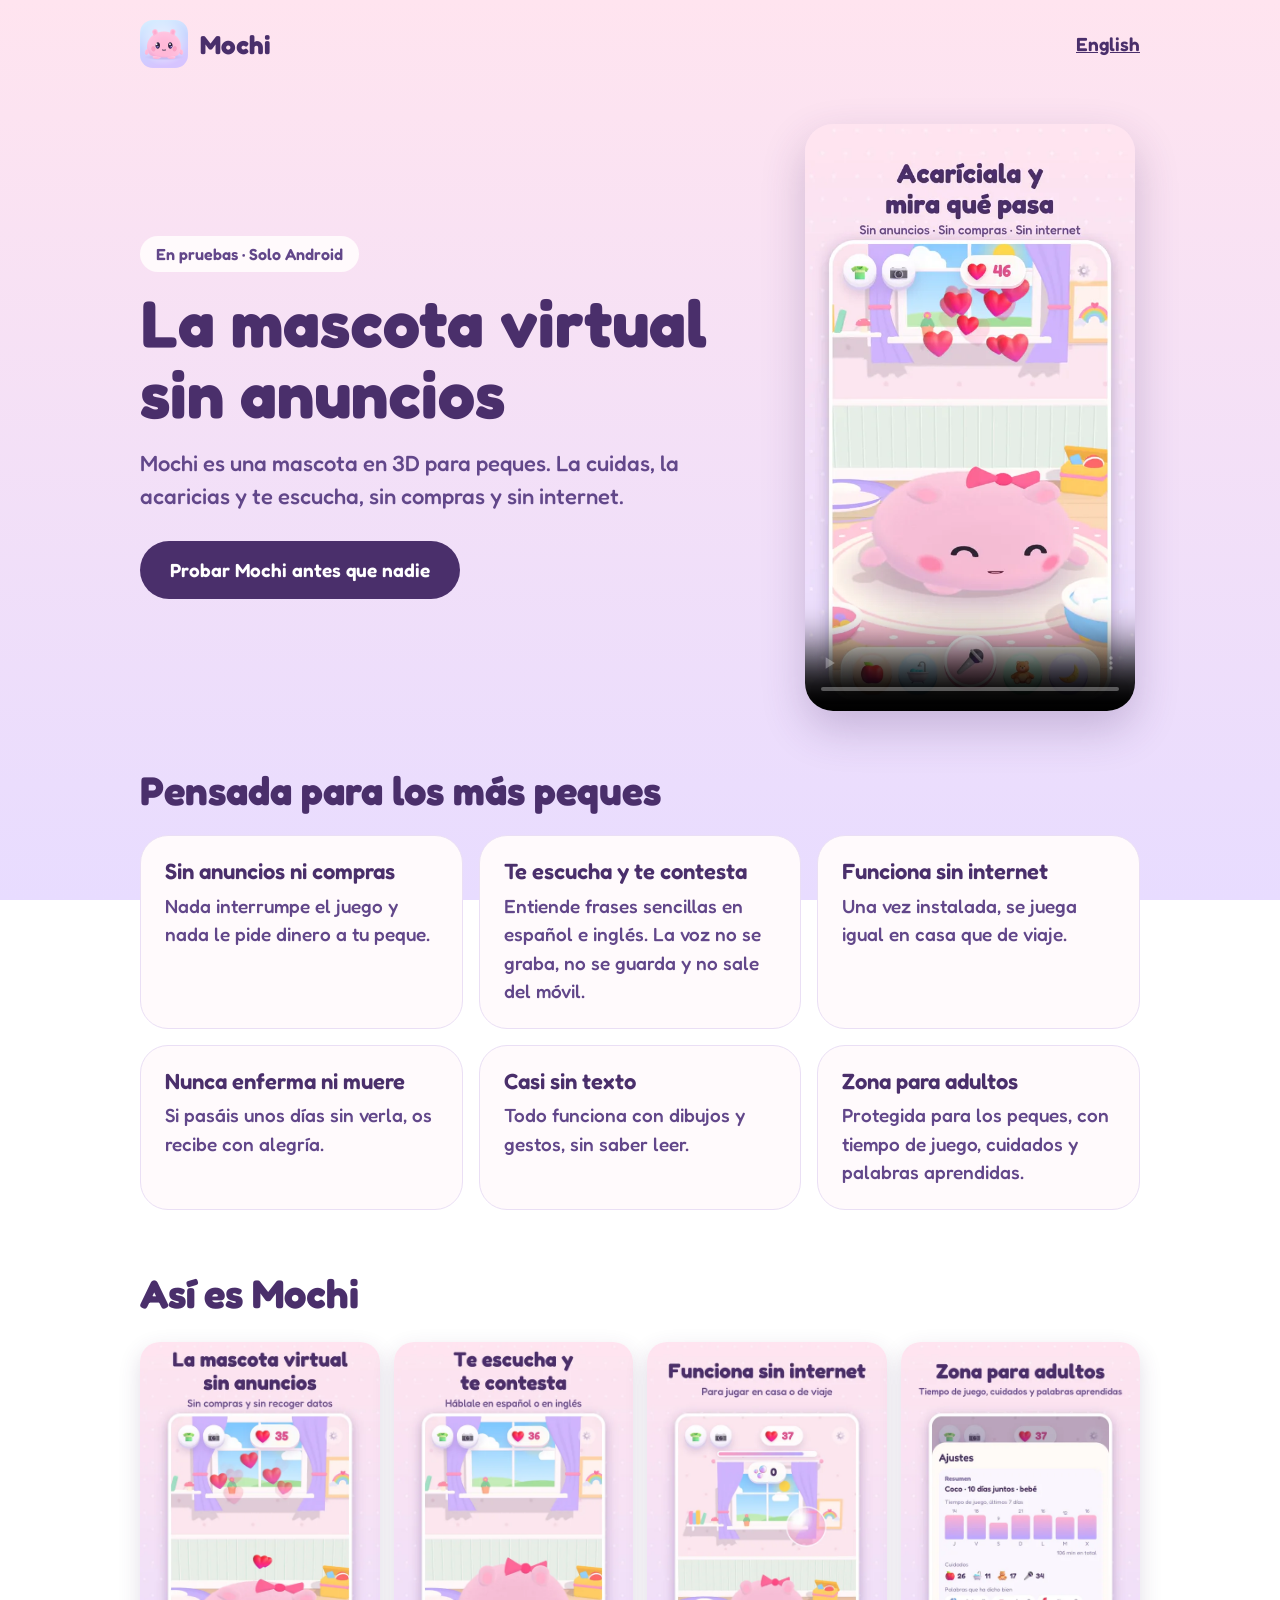
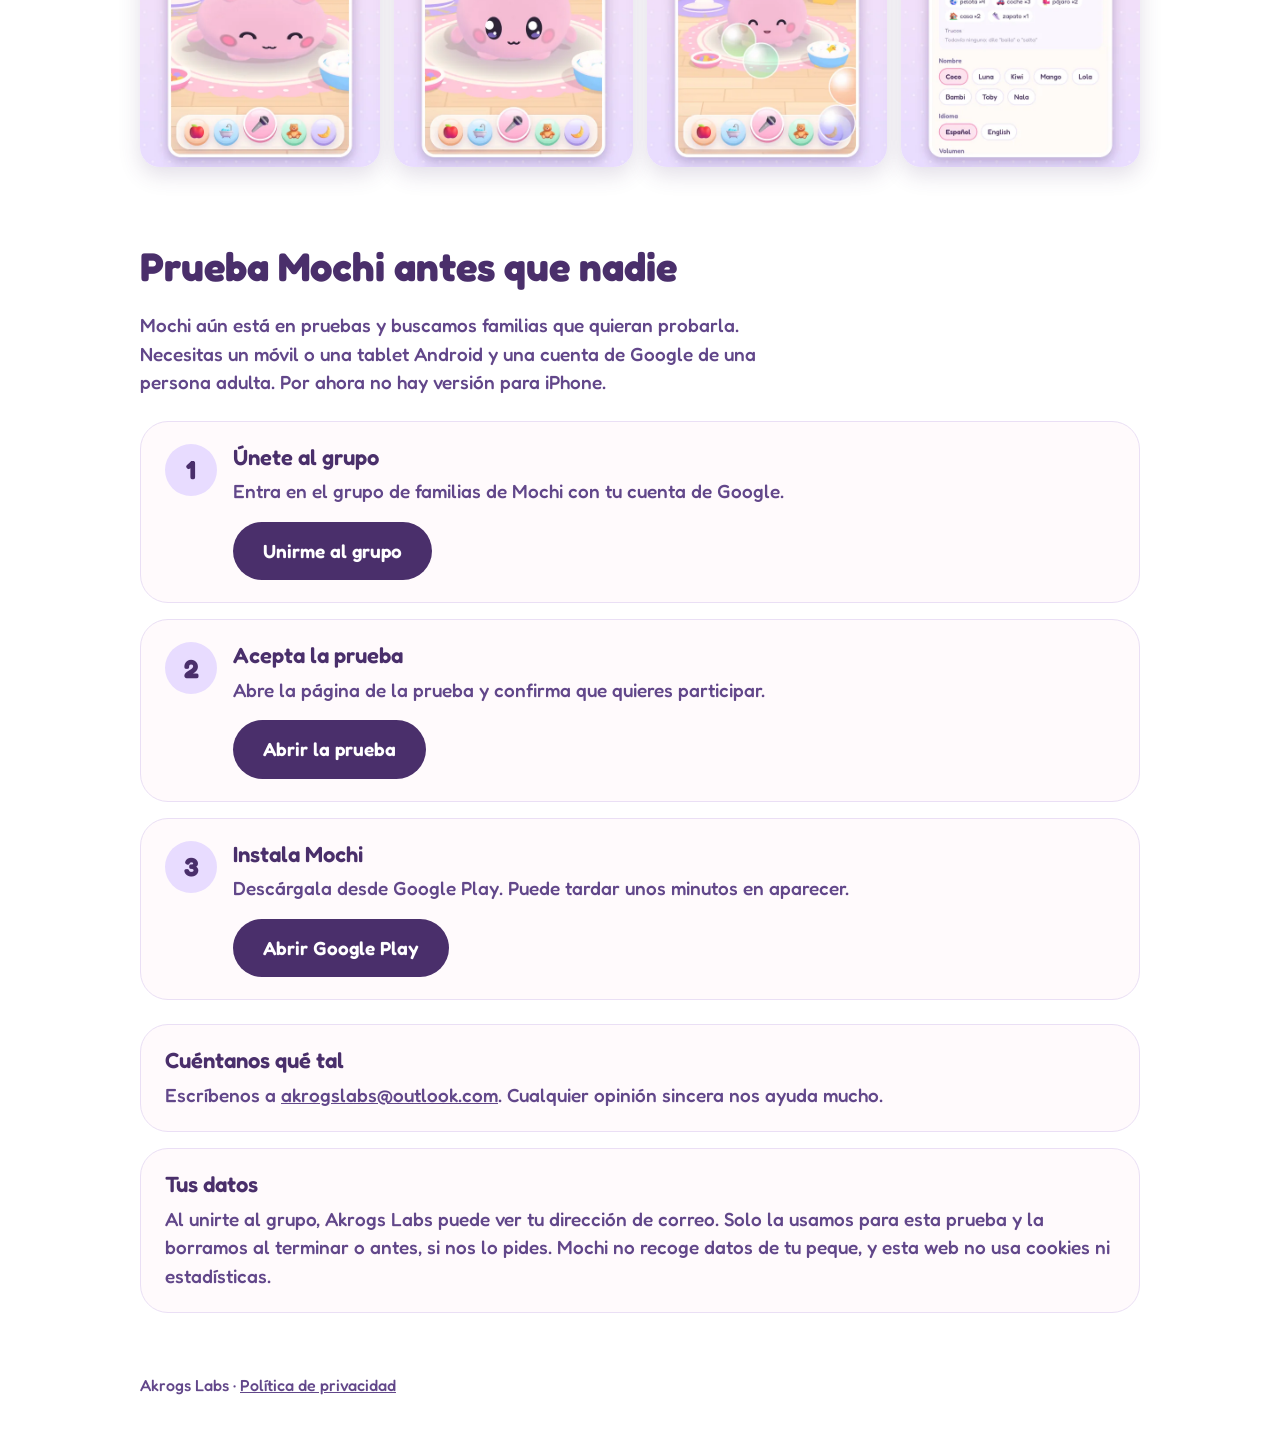
==== index.html @ 4b9de66a "Web de Mochi en español e inglés Co-Authored-By: Claude Opus 5.5 <noreply@anthropic.com>" ====
<!doctype html>
<html lang="es">
<head>
  <meta charset="utf-8">
  <meta name="viewport" content="width=device-width, initial-scale=1">
  <title>Mochi: la mascota virtual sin anuncios</title>
  <meta name="description" content="Mochi es una mascota virtual en 3D para peques: la cuidas, la acaricias y te escucha. Sin anuncios, sin compras y sin internet. Pruébala antes que nadie en Android.">
  <meta name="theme-color" content="#ffe4ef">
  <link rel="icon" type="image/png" href="img/favicon.png">
  <link rel="alternate" hreflang="en" href="https://akrogs.github.io/mochi-web/en/">
  <link rel="alternate" hreflang="es" href="https://akrogs.github.io/mochi-web/">
  <meta property="og:type" content="website">
  <meta property="og:title" content="Mochi: la mascota virtual sin anuncios">
  <meta property="og:description" content="La cuidas, la acaricias y te escucha. Pruébala antes que nadie en Android.">
  <meta property="og:url" content="https://akrogs.github.io/mochi-web/">
  <meta property="og:image" content="https://akrogs.github.io/mochi-web/img/compartir-es.png">
  <link rel="stylesheet" href="style.css">
</head>
<body>
  <header class="wrap top">
    <a class="brand" href="./"><img src="img/icono.png" alt="" width="48" height="48">Mochi</a>
    <a class="lang" href="en/" lang="en" hreflang="en">English</a>
  </header>

  <main>
    <div class="wrap hero">
      <div>
        <p class="tag">En pruebas · Solo Android</p>
        <h1>La mascota virtual sin anuncios</h1>
        <p class="lead">Mochi es una mascota en 3D para peques. La cuidas, la acaricias y te escucha, sin compras y sin internet.</p>
        <a class="button" href="#probar">Probar Mochi antes que nadie</a>
      </div>
      <video class="clip" src="video/mochi-es.mp4" poster="img/poster.webp" width="330" height="587" autoplay muted loop playsinline controls aria-label="Vídeo de Mochi: al acariciarla cierra los ojos y salen corazones"></video>
    </div>

    <section class="wrap">
      <h2>Pensada para los más peques</h2>
      <ul class="cards">
        <li>
          <h3>Sin anuncios ni compras</h3>
          <p>Nada interrumpe el juego y nada le pide dinero a tu peque.</p>
        </li>
        <li>
          <h3>Te escucha y te contesta</h3>
          <p>Entiende frases sencillas en español e inglés. La voz no se graba, no se guarda y no sale del móvil.</p>
        </li>
        <li>
          <h3>Funciona sin internet</h3>
          <p>Una vez instalada, se juega igual en casa que de viaje.</p>
        </li>
        <li>
          <h3>Nunca enferma ni muere</h3>
          <p>Si pasáis unos días sin verla, os recibe con alegría.</p>
        </li>
        <li>
          <h3>Casi sin texto</h3>
          <p>Todo funciona con dibujos y gestos, sin saber leer.</p>
        </li>
        <li>
          <h3>Zona para adultos</h3>
          <p>Protegida para los peques, con tiempo de juego, cuidados y palabras aprendidas.</p>
        </li>
      </ul>
    </section>

    <section class="wrap">
      <h2>Así es Mochi</h2>
      <div class="gallery">
        <img src="img/es-1.webp" alt="Mochi con corazones al acariciarla" width="360" height="640">
        <img src="img/es-2.webp" alt="Mochi escuchando con el micrófono activado" width="360" height="640">
        <img src="img/es-3.webp" alt="Mochi jugando con burbujas" width="360" height="640">
        <img src="img/es-4.webp" alt="Resumen de juego en la zona para adultos" width="360" height="640">
      </div>
    </section>

    <section class="wrap" id="probar">
      <h2>Prueba Mochi antes que nadie</h2>
      <p class="intro">Mochi aún está en pruebas y buscamos familias que quieran probarla. Necesitas un móvil o una tablet Android y una cuenta de Google de una persona adulta. Por ahora no hay versión para iPhone.</p>
      <ol class="steps">
        <li>
          <div>
            <h3>Únete al grupo</h3>
            <p>Entra en el grupo de familias de Mochi con tu cuenta de Google.</p>
          </div>
          <a class="button" href="https://groups.google.com/g/mochi-fams">Unirme al grupo</a>
        </li>
        <li>
          <div>
            <h3>Acepta la prueba</h3>
            <p>Abre la página de la prueba y confirma que quieres participar.</p>
          </div>
          <a class="button" href="https://play.google.com/apps/testing/com.akrogslabs.mochi">Abrir la prueba</a>
        </li>
        <li>
          <div>
            <h3>Instala Mochi</h3>
            <p>Descárgala desde Google Play. Puede tardar unos minutos en aparecer.</p>
          </div>
          <a class="button" href="https://play.google.com/store/apps/details?id=com.akrogslabs.mochi">Abrir Google Play</a>
        </li>
      </ol>
      <div class="note">
        <h3>Cuéntanos qué tal</h3>
        <p>Escríbenos a <a href="mailto:akrogslabs@outlook.com">akrogslabs@outlook.com</a>. Cualquier opinión sincera nos ayuda mucho.</p>
      </div>
      <div class="note">
        <h3>Tus datos</h3>
        <p>Al unirte al grupo, Akrogs Labs puede ver tu dirección de correo. Solo la usamos para esta prueba y la borramos al terminar o antes, si nos lo pides. Mochi no recoge datos de tu peque, y esta web no usa cookies ni estadísticas.</p>
      </div>
    </section>
  </main>

  <footer class="wrap">
    <p>Akrogs Labs · <a href="https://akrogs.github.io/mochi-privacidad/">Política de privacidad</a></p>
  </footer>
</body>
</html>
---- style.css ----
@font-face {
  font-family: 'Fredoka';
  src: url('fonts/fredoka-latin-500-normal.woff2') format('woff2');
  font-weight: 500;
  font-display: swap;
}

@font-face {
  font-family: 'Fredoka';
  src: url('fonts/fredoka-latin-600-normal.woff2') format('woff2');
  font-weight: 600;
  font-display: swap;
}

@font-face {
  font-family: 'Fredoka';
  src: url('fonts/fredoka-latin-700-normal.woff2') format('woff2');
  font-weight: 700;
  font-display: swap;
}

:root {
  --ink: #4a2f6b;
  --ink-soft: #62478a;
  --rose: #ffe4ef;
  --lilac: #e8dcff;
  --card: #fffafc;
  --line: #eadff5;
  --pink: #e8407f;
  --radius: 28px;
}

*,
*::before,
*::after {
  box-sizing: border-box;
}

html {
  scroll-behavior: smooth;
}

body {
  margin: 0;
  background: linear-gradient(180deg, var(--rose), var(--lilac)) fixed;
  color: var(--ink);
  font-family: 'Fredoka', ui-rounded, 'Nunito', system-ui, sans-serif;
  font-size: 19px;
  font-weight: 500;
  line-height: 1.5;
}

img,
video {
  display: block;
  max-width: 100%;
}

a {
  color: inherit;
}

.wrap {
  width: min(1040px, 100%);
  margin: 0 auto;
  padding: 0 20px;
}

.top {
  display: flex;
  align-items: center;
  justify-content: space-between;
  padding-top: 20px;
}

.brand {
  display: flex;
  align-items: center;
  gap: 12px;
  font-size: 26px;
  font-weight: 700;
  text-decoration: none;
}

.brand img {
  width: 48px;
  height: 48px;
  border-radius: 13px;
}

.lang {
  font-weight: 600;
}

.hero {
  display: grid;
  gap: 40px;
  align-items: center;
  padding-top: 40px;
  padding-bottom: 56px;
}

.tag {
  display: inline-block;
  margin: 0 0 16px;
  padding: 6px 16px;
  border-radius: 999px;
  background: var(--card);
  color: var(--ink-soft);
  font-size: 16px;
  font-weight: 600;
}

h1 {
  margin: 0 0 16px;
  font-size: clamp(42px, 8vw, 66px);
  font-weight: 700;
  line-height: 1.08;
}

.lead {
  margin: 0 0 28px;
  color: var(--ink-soft);
  font-size: 22px;
}

.button {
  display: inline-block;
  padding: 15px 30px;
  border-radius: 999px;
  background: var(--ink);
  color: #fff;
  font-weight: 600;
  text-align: center;
  text-decoration: none;
  transition: transform 0.15s ease;
}

.button:hover {
  transform: translateY(-2px);
}

.button:focus-visible,
a:focus-visible {
  outline: 3px solid var(--pink);
  outline-offset: 3px;
}

.clip {
  justify-self: center;
  width: min(330px, 100%);
  border-radius: var(--radius);
  box-shadow: 0 18px 44px rgb(74 47 107 / 24%);
}

section.wrap {
  margin-bottom: 60px;
}

section[id] {
  scroll-margin-top: 20px;
}

h2 {
  margin: 0 0 22px;
  font-size: clamp(30px, 5vw, 40px);
  font-weight: 700;
  line-height: 1.15;
}

.cards {
  display: grid;
  gap: 16px;
  margin: 0;
  padding: 0;
  list-style: none;
}

.cards li,
.steps li,
.note {
  border: 1px solid var(--line);
  border-radius: var(--radius);
  background: var(--card);
  padding: 22px 24px;
}

h3 {
  margin: 0 0 6px;
  font-size: 22px;
  font-weight: 600;
  line-height: 1.25;
}

.cards p,
.steps p,
.note p {
  margin: 0;
  color: var(--ink-soft);
}

.gallery {
  display: grid;
  grid-auto-flow: column;
  grid-auto-columns: min(230px, 62vw);
  gap: 14px;
  margin: 0 -20px;
  padding: 4px 20px 16px;
  overflow-x: auto;
  scroll-snap-type: x proximity;
}

.gallery img {
  width: 100%;
  height: auto;
  border-radius: 20px;
  box-shadow: 0 8px 22px rgb(74 47 107 / 16%);
  scroll-snap-align: center;
}

.intro {
  max-width: 680px;
  margin: 0 0 24px;
  color: var(--ink-soft);
}

.steps {
  display: grid;
  gap: 16px;
  margin: 0 0 24px;
  padding: 0;
  list-style: none;
  counter-reset: step;
}

.steps li {
  display: grid;
  grid-template-columns: 52px 1fr;
  gap: 8px 16px;
  align-items: start;
  counter-increment: step;
}

.steps li::before {
  content: counter(step);
  display: grid;
  width: 52px;
  height: 52px;
  place-items: center;
  border-radius: 50%;
  background: var(--lilac);
  font-size: 26px;
  font-weight: 700;
}

.steps .button {
  grid-column: 2;
  justify-self: start;
  margin-top: 8px;
}

.note {
  margin-bottom: 16px;
}

footer.wrap {
  margin-bottom: 32px;
  color: var(--ink-soft);
  font-size: 16px;
}

footer p {
  margin: 0;
}

@media (min-width: 620px) {
  .cards {
    grid-template-columns: repeat(2, 1fr);
  }
}

@media (min-width: 860px) {
  .hero {
    grid-template-columns: 1fr 340px;
    padding-top: 56px;
  }

  .cards {
    grid-template-columns: repeat(3, 1fr);
  }

  .gallery {
    grid-auto-flow: row;
    grid-auto-columns: auto;
    grid-template-columns: repeat(4, 1fr);
    margin: 0;
    padding: 4px 0 16px;
    overflow: visible;
  }
}

@media (prefers-reduced-motion: reduce) {
  html {
    scroll-behavior: auto;
  }

  .button {
    transition: none;
  }
}
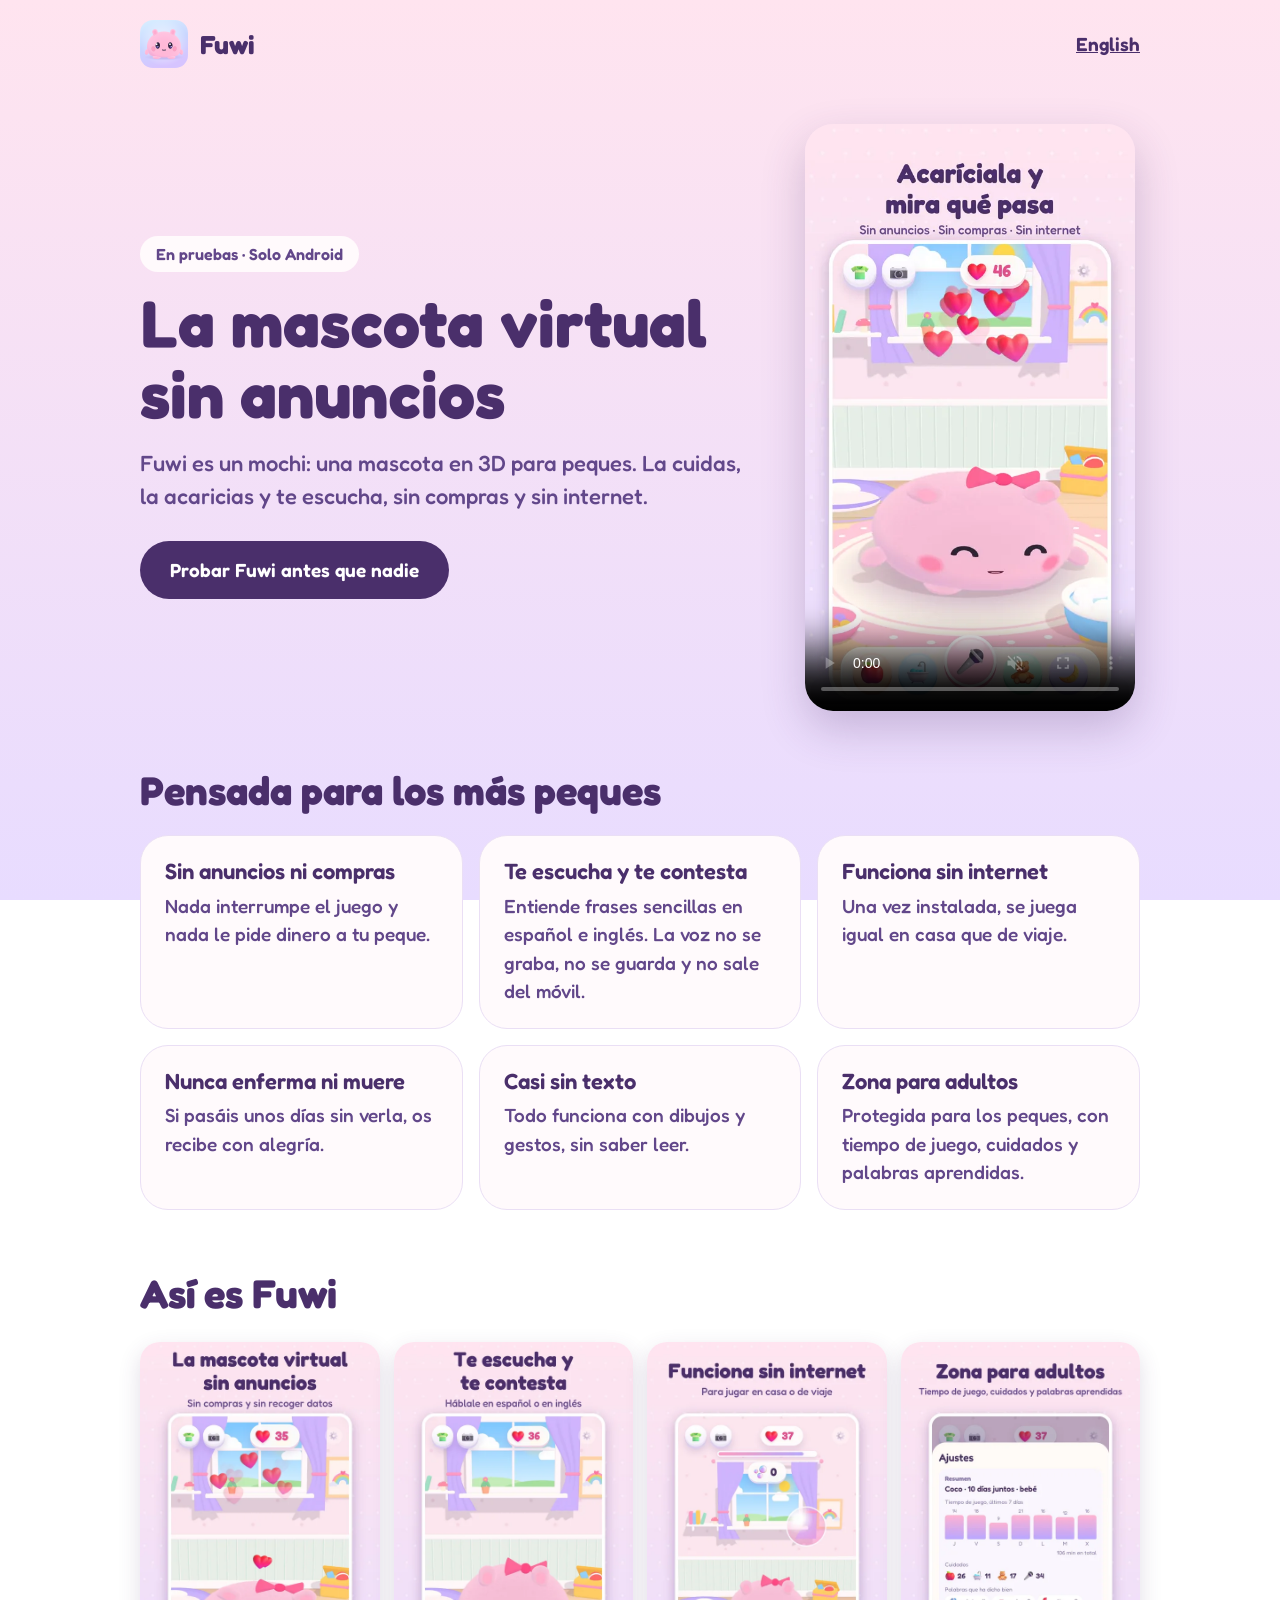
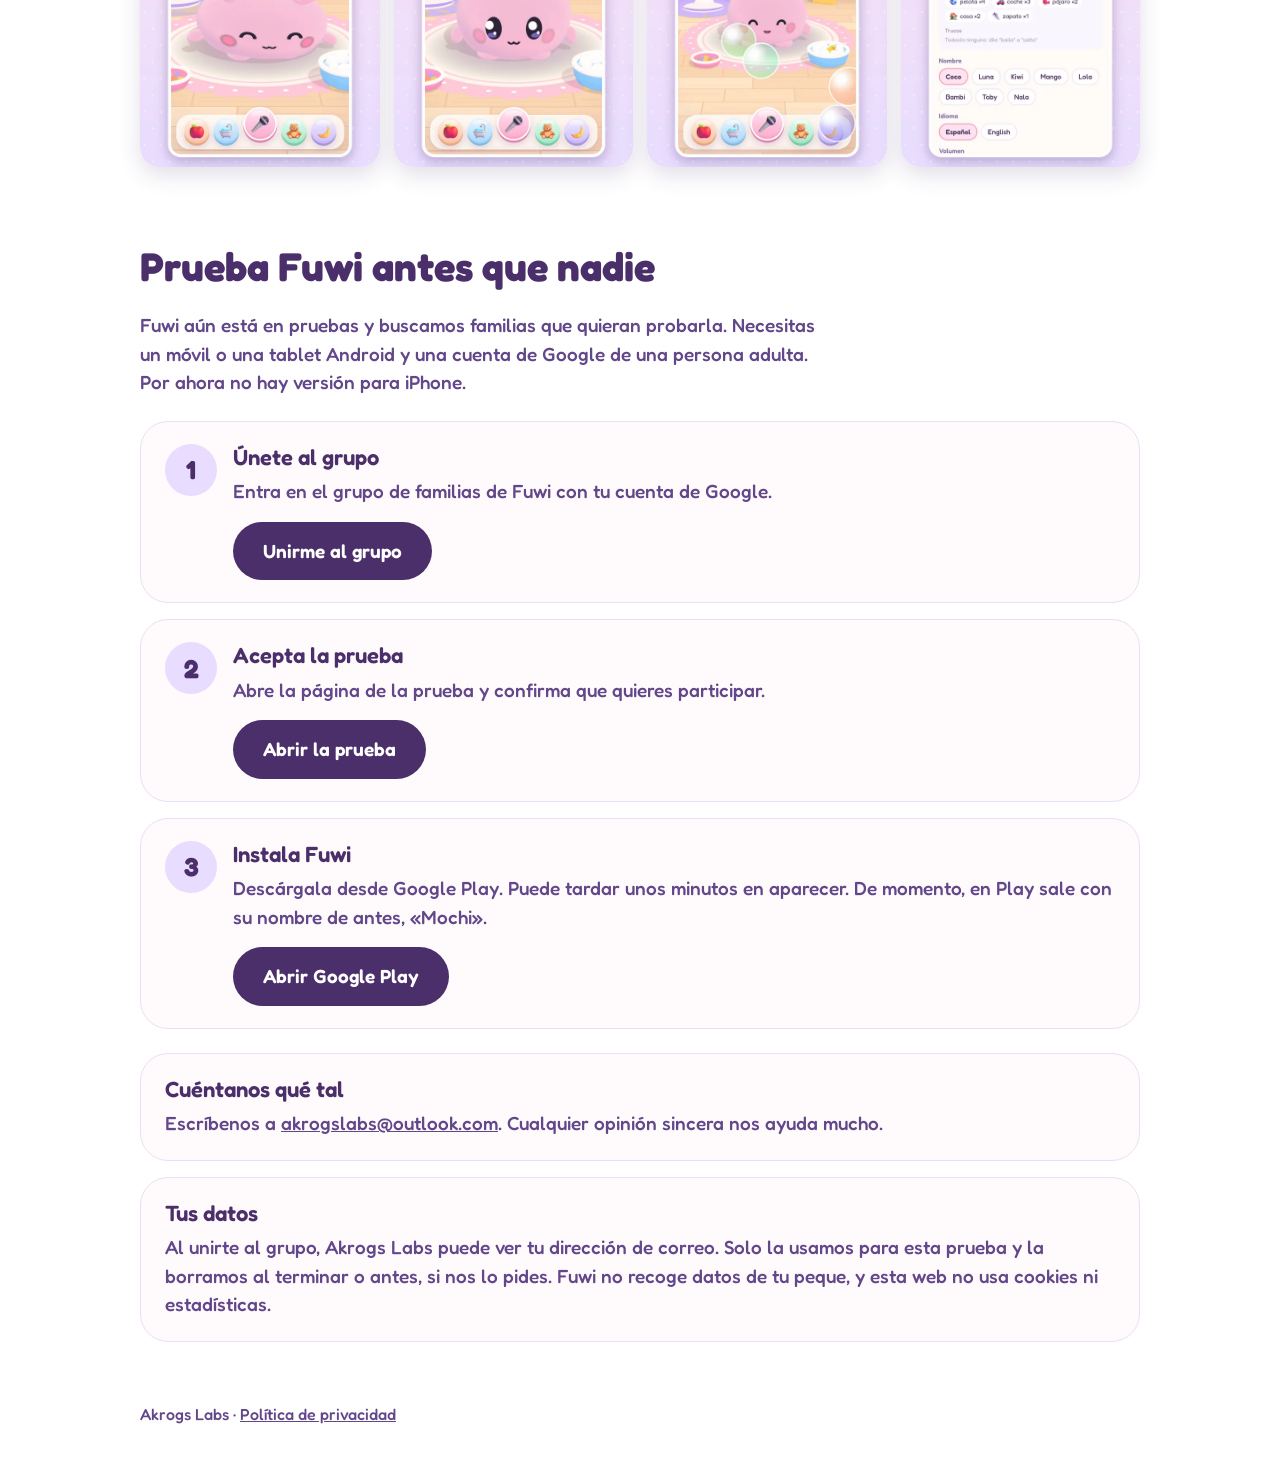
==== commit bf0a852b: "Web de Fuwi en fuwiapp.com El personaje pasa a llamarse Fuwi («Fuwi es un mochi»): textos, título, i" ====
--- a/index.html
+++ b/index.html
@@ -3,22 +3,23 @@
 <head>
   <meta charset="utf-8">
   <meta name="viewport" content="width=device-width, initial-scale=1">
-  <title>Mochi: la mascota virtual sin anuncios</title>
-  <meta name="description" content="Mochi es una mascota virtual en 3D para peques: la cuidas, la acaricias y te escucha. Sin anuncios, sin compras y sin internet. Pruébala antes que nadie en Android.">
+  <title>Fuwi: la mascota virtual sin anuncios</title>
+  <meta name="description" content="Fuwi es un mochi, una mascota virtual en 3D para peques: la cuidas, la acaricias y te escucha. Sin anuncios, sin compras y sin internet. Pruébala antes que nadie en Android.">
   <meta name="theme-color" content="#ffe4ef">
   <link rel="icon" type="image/png" href="img/favicon.png">
-  <link rel="alternate" hreflang="en" href="https://akrogs.github.io/mochi-web/en/">
-  <link rel="alternate" hreflang="es" href="https://akrogs.github.io/mochi-web/">
+  <link rel="alternate" hreflang="en" href="https://fuwiapp.com/en/">
+  <link rel="alternate" hreflang="es" href="https://fuwiapp.com/">
   <meta property="og:type" content="website">
-  <meta property="og:title" content="Mochi: la mascota virtual sin anuncios">
+  <meta property="og:title" content="Fuwi: la mascota virtual sin anuncios">
   <meta property="og:description" content="La cuidas, la acaricias y te escucha. Pruébala antes que nadie en Android.">
-  <meta property="og:url" content="https://akrogs.github.io/mochi-web/">
-  <meta property="og:image" content="https://akrogs.github.io/mochi-web/img/compartir-es.png">
+  <meta property="og:url" content="https://fuwiapp.com/">
+  <link rel="canonical" href="https://fuwiapp.com/">
+  <meta property="og:image" content="https://fuwiapp.com/img/compartir-es.png">
   <link rel="stylesheet" href="style.css">
 </head>
 <body>
   <header class="wrap top">
-    <a class="brand" href="./"><img src="img/icono.png" alt="" width="48" height="48">Mochi</a>
+    <a class="brand" href="./"><img src="img/icono.png" alt="" width="48" height="48">Fuwi</a>
     <a class="lang" href="en/" lang="en" hreflang="en">English</a>
   </header>
 
@@ -27,10 +28,10 @@
       <div>
         <p class="tag">En pruebas · Solo Android</p>
         <h1>La mascota virtual sin anuncios</h1>
-        <p class="lead">Mochi es una mascota en 3D para peques. La cuidas, la acaricias y te escucha, sin compras y sin internet.</p>
-        <a class="button" href="#probar">Probar Mochi antes que nadie</a>
+        <p class="lead">Fuwi es un mochi: una mascota en 3D para peques. La cuidas, la acaricias y te escucha, sin compras y sin internet.</p>
+        <a class="button" href="#probar">Probar Fuwi antes que nadie</a>
       </div>
-      <video class="clip" src="video/mochi-es.mp4" poster="img/poster.webp" width="330" height="587" autoplay muted loop playsinline controls aria-label="Vídeo de Mochi: al acariciarla cierra los ojos y salen corazones"></video>
+      <video class="clip" src="video/mochi-es.mp4" poster="img/poster.webp" width="330" height="587" autoplay muted loop playsinline controls aria-label="Vídeo de Fuwi: al acariciarla cierra los ojos y salen corazones"></video>
     </div>
 
     <section class="wrap">
@@ -64,23 +65,23 @@
     </section>
 
     <section class="wrap">
-      <h2>Así es Mochi</h2>
+      <h2>Así es Fuwi</h2>
       <div class="gallery">
-        <img src="img/es-1.webp" alt="Mochi con corazones al acariciarla" width="360" height="640">
-        <img src="img/es-2.webp" alt="Mochi escuchando con el micrófono activado" width="360" height="640">
-        <img src="img/es-3.webp" alt="Mochi jugando con burbujas" width="360" height="640">
+        <img src="img/es-1.webp" alt="Fuwi con corazones al acariciarla" width="360" height="640">
+        <img src="img/es-2.webp" alt="Fuwi escuchando con el micrófono activado" width="360" height="640">
+        <img src="img/es-3.webp" alt="Fuwi jugando con burbujas" width="360" height="640">
         <img src="img/es-4.webp" alt="Resumen de juego en la zona para adultos" width="360" height="640">
       </div>
     </section>
 
     <section class="wrap" id="probar">
-      <h2>Prueba Mochi antes que nadie</h2>
-      <p class="intro">Mochi aún está en pruebas y buscamos familias que quieran probarla. Necesitas un móvil o una tablet Android y una cuenta de Google de una persona adulta. Por ahora no hay versión para iPhone.</p>
+      <h2>Prueba Fuwi antes que nadie</h2>
+      <p class="intro">Fuwi aún está en pruebas y buscamos familias que quieran probarla. Necesitas un móvil o una tablet Android y una cuenta de Google de una persona adulta. Por ahora no hay versión para iPhone.</p>
       <ol class="steps">
         <li>
           <div>
             <h3>Únete al grupo</h3>
-            <p>Entra en el grupo de familias de Mochi con tu cuenta de Google.</p>
+            <p>Entra en el grupo de familias de Fuwi con tu cuenta de Google.</p>
           </div>
           <a class="button" href="https://groups.google.com/g/mochi-fams">Unirme al grupo</a>
         </li>
@@ -93,8 +94,8 @@
         </li>
         <li>
           <div>
-            <h3>Instala Mochi</h3>
-            <p>Descárgala desde Google Play. Puede tardar unos minutos en aparecer.</p>
+            <h3>Instala Fuwi</h3>
+            <p>Descárgala desde Google Play. Puede tardar unos minutos en aparecer. De momento, en Play sale con su nombre de antes, «Mochi».</p>
           </div>
           <a class="button" href="https://play.google.com/store/apps/details?id=com.akrogslabs.mochi">Abrir Google Play</a>
         </li>
@@ -105,7 +106,7 @@
       </div>
       <div class="note">
         <h3>Tus datos</h3>
-        <p>Al unirte al grupo, Akrogs Labs puede ver tu dirección de correo. Solo la usamos para esta prueba y la borramos al terminar o antes, si nos lo pides. Mochi no recoge datos de tu peque, y esta web no usa cookies ni estadísticas.</p>
+        <p>Al unirte al grupo, Akrogs Labs puede ver tu dirección de correo. Solo la usamos para esta prueba y la borramos al terminar o antes, si nos lo pides. Fuwi no recoge datos de tu peque, y esta web no usa cookies ni estadísticas.</p>
       </div>
     </section>
   </main>
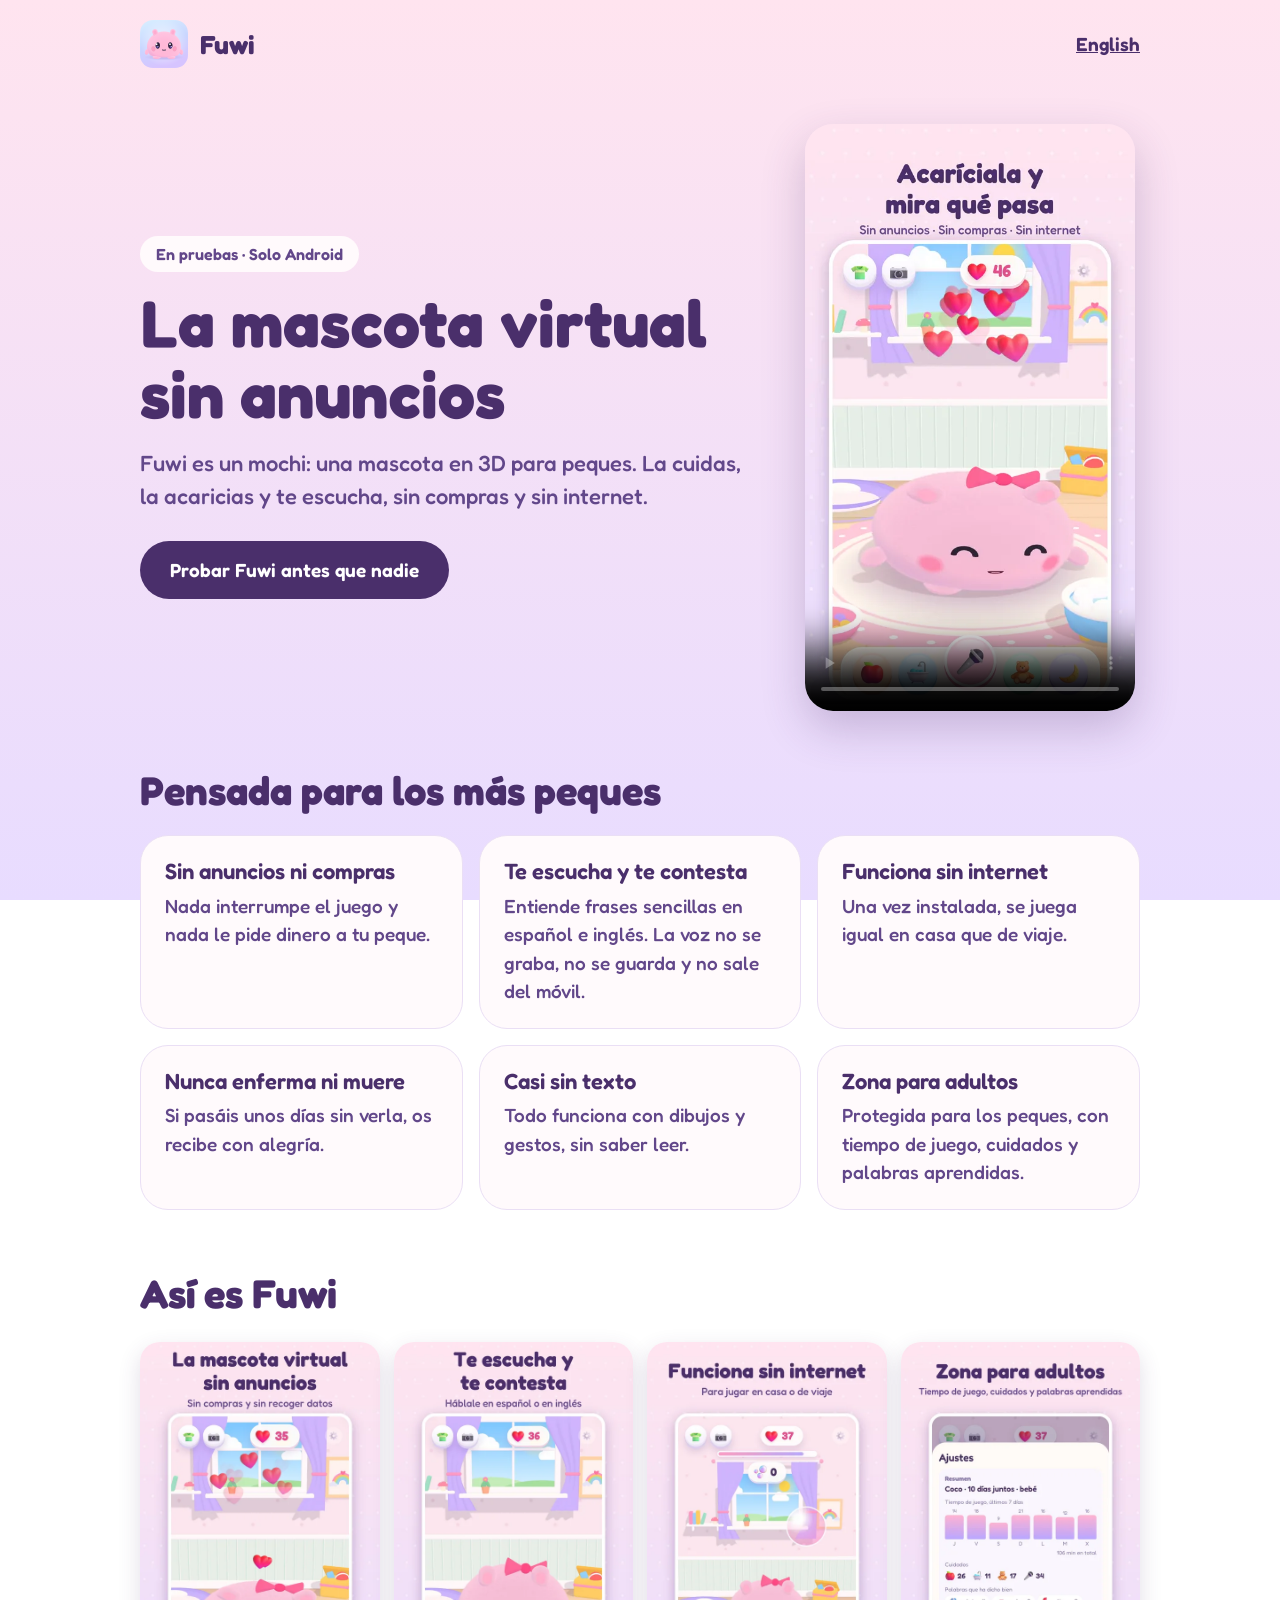
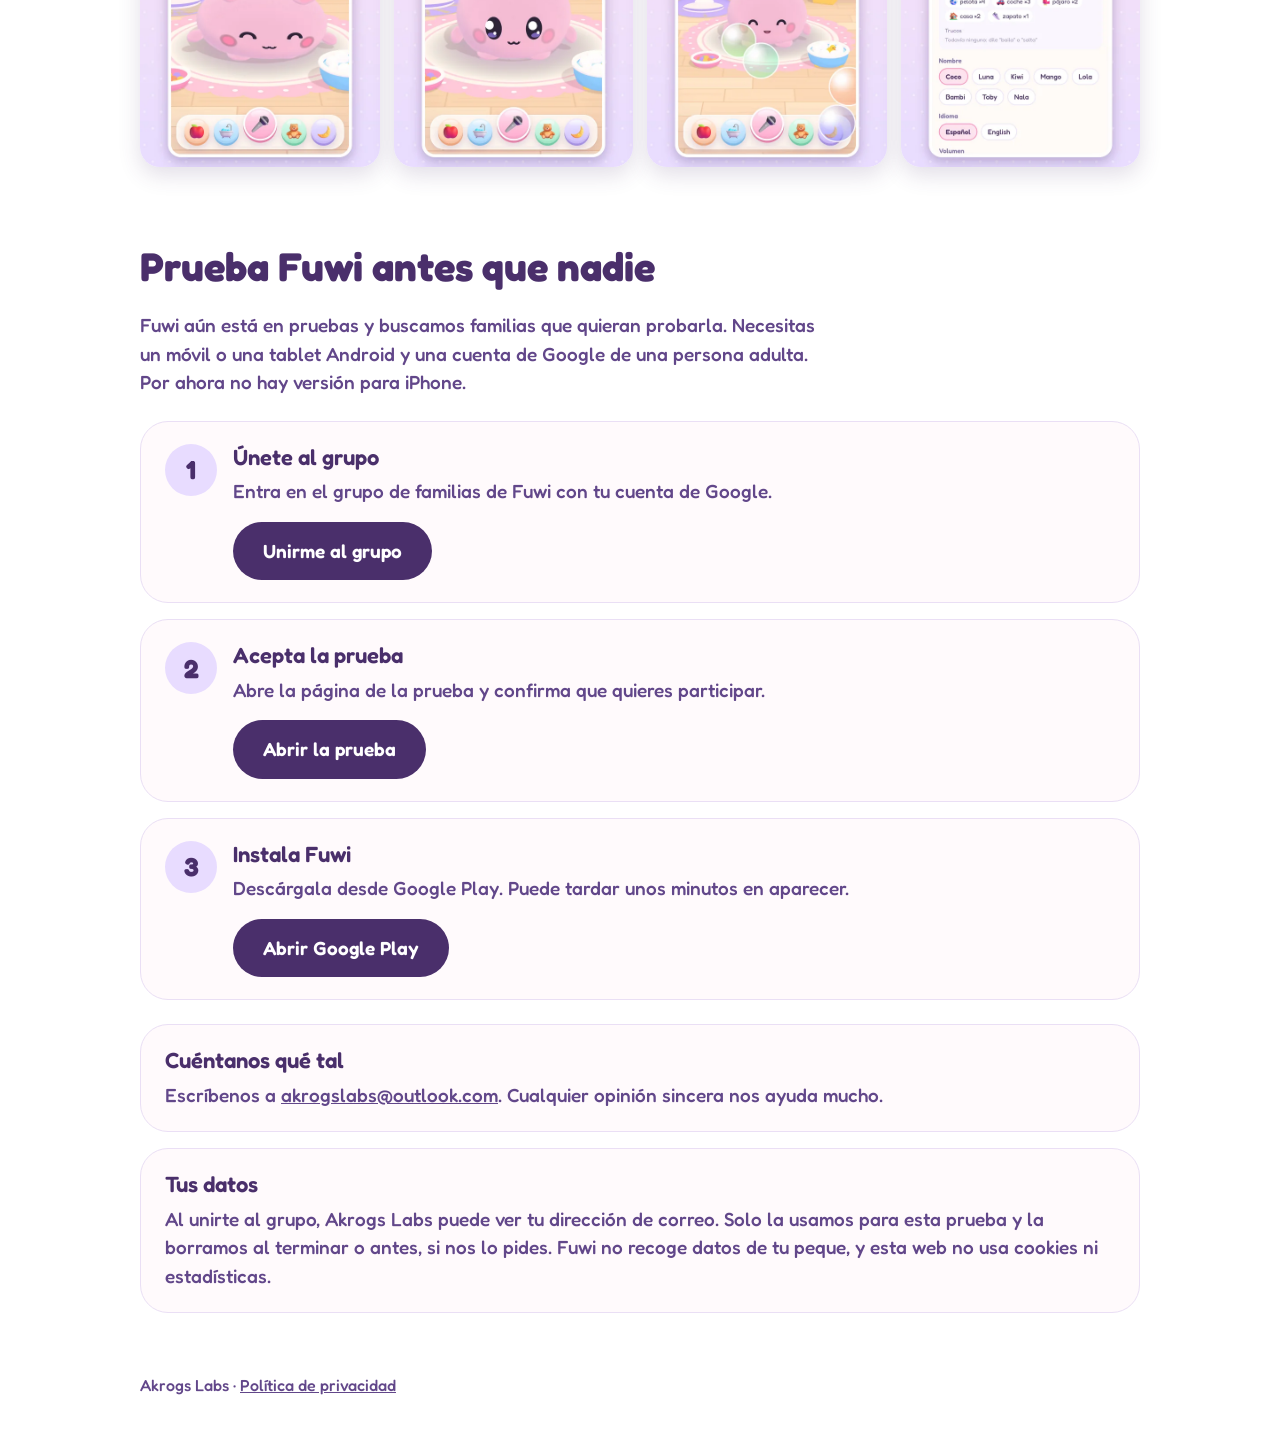
==== commit d9746f67: "Quita el aviso de que Play aún dice Mochi Co-Authored-By: Claude Opus 5.5 <noreply@anthropic.com>" ====
--- a/index.html
+++ b/index.html
@@ -95,7 +95,7 @@
         <li>
           <div>
             <h3>Instala Fuwi</h3>
-            <p>Descárgala desde Google Play. Puede tardar unos minutos en aparecer. De momento, en Play sale con su nombre de antes, «Mochi».</p>
+            <p>Descárgala desde Google Play. Puede tardar unos minutos en aparecer.</p>
           </div>
           <a class="button" href="https://play.google.com/store/apps/details?id=com.akrogslabs.mochi">Abrir Google Play</a>
         </li>
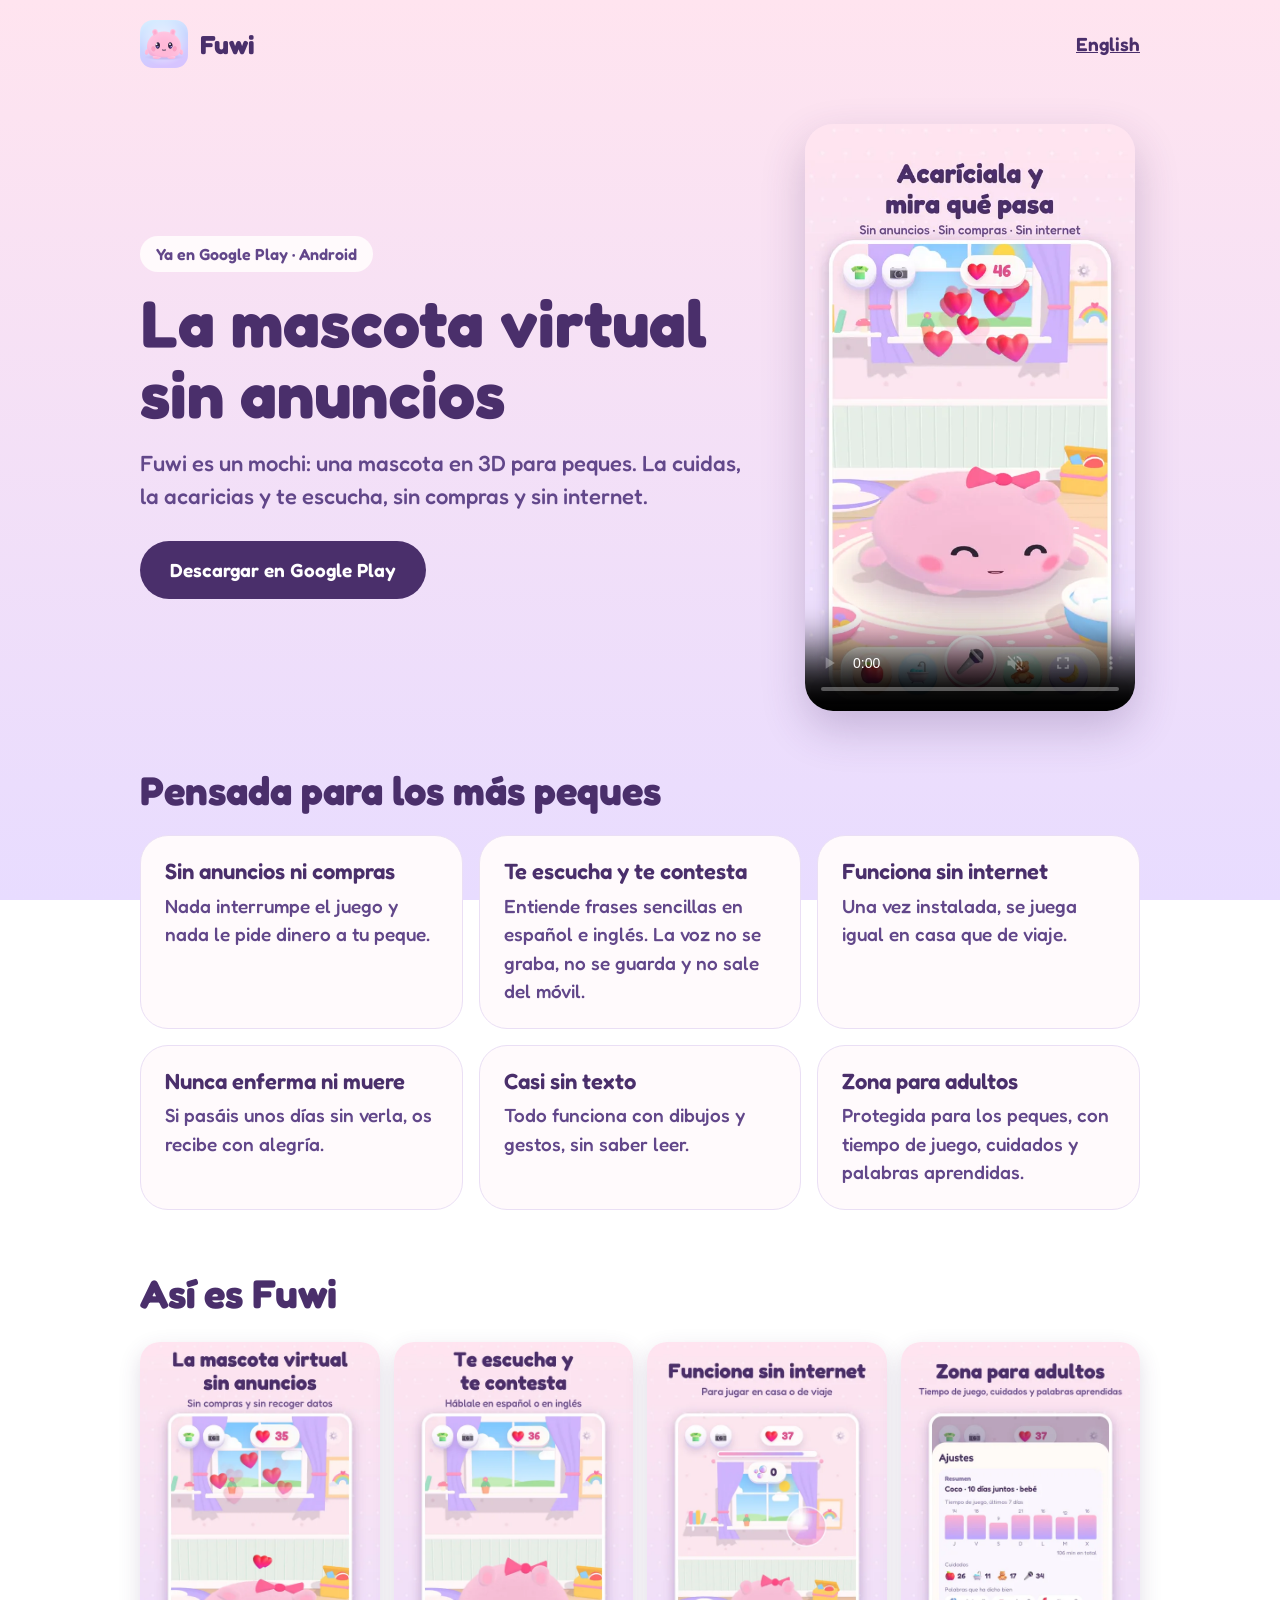
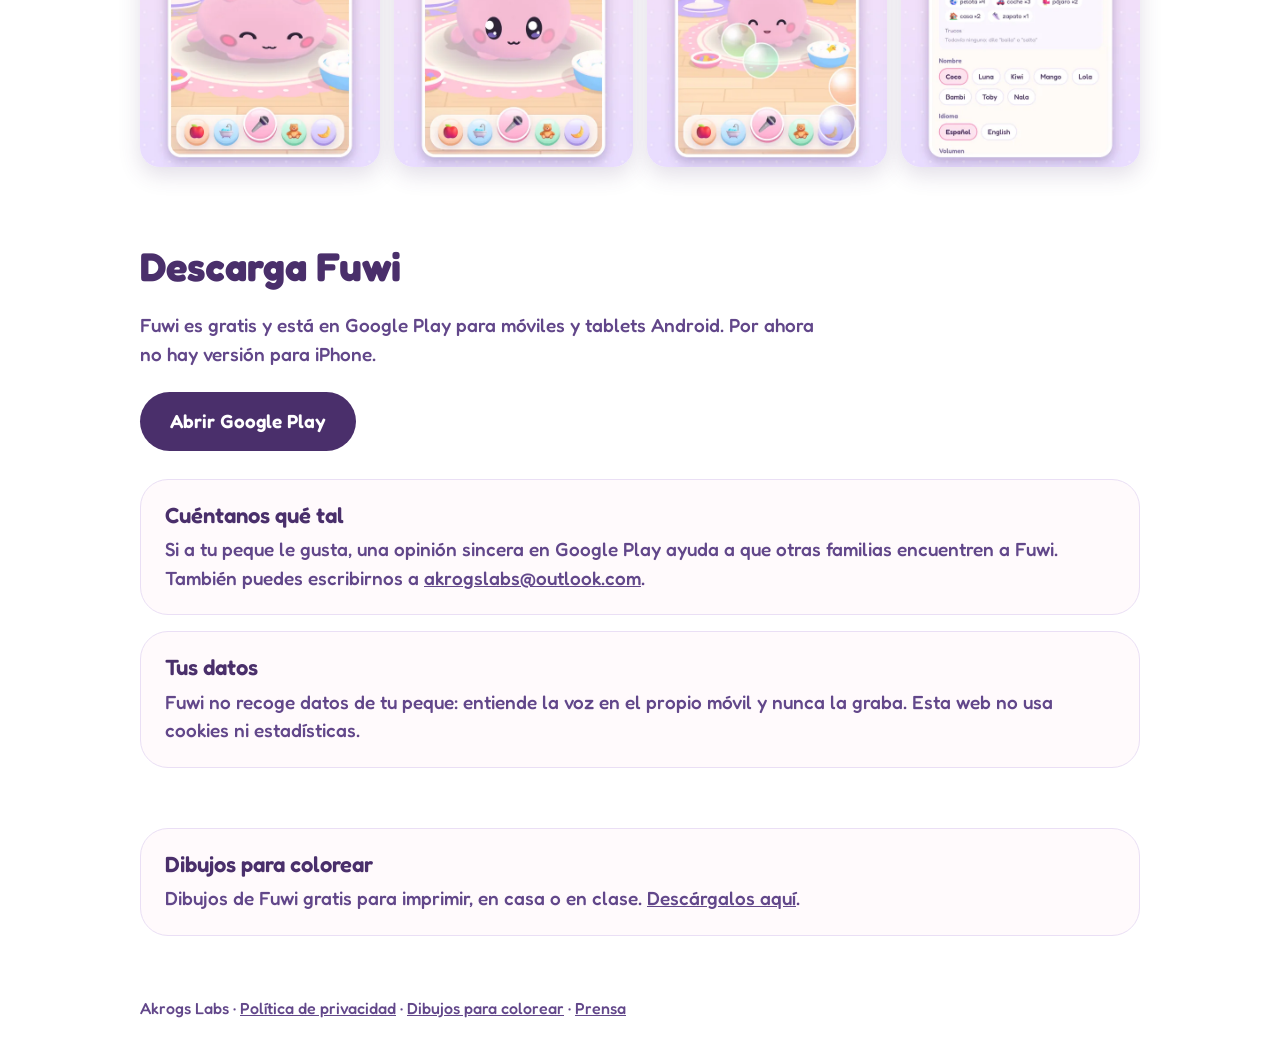
==== commit f2498077: "Fuwi ya está en Google Play Los botones llevan a Google Play, sin los pasos de la prueba. Añade la c" ====
--- a/index.html
+++ b/index.html
@@ -4,14 +4,14 @@
   <meta charset="utf-8">
   <meta name="viewport" content="width=device-width, initial-scale=1">
   <title>Fuwi: la mascota virtual sin anuncios</title>
-  <meta name="description" content="Fuwi es un mochi, una mascota virtual en 3D para peques: la cuidas, la acaricias y te escucha. Sin anuncios, sin compras y sin internet. Pruébala antes que nadie en Android.">
+  <meta name="description" content="Fuwi es un mochi, una mascota virtual en 3D para peques: la cuidas, la acaricias y te escucha. Sin anuncios, sin compras y sin internet. Gratis en Google Play para Android.">
   <meta name="theme-color" content="#ffe4ef">
   <link rel="icon" type="image/png" href="img/favicon.png">
   <link rel="alternate" hreflang="en" href="https://fuwiapp.com/en/">
   <link rel="alternate" hreflang="es" href="https://fuwiapp.com/">
   <meta property="og:type" content="website">
   <meta property="og:title" content="Fuwi: la mascota virtual sin anuncios">
-  <meta property="og:description" content="La cuidas, la acaricias y te escucha. Pruébala antes que nadie en Android.">
+  <meta property="og:description" content="La cuidas, la acaricias y te escucha. Gratis en Google Play para Android.">
   <meta property="og:url" content="https://fuwiapp.com/">
   <link rel="canonical" href="https://fuwiapp.com/">
   <meta property="og:image" content="https://fuwiapp.com/img/compartir-es.png">
@@ -26,10 +26,10 @@
   <main>
     <div class="wrap hero">
       <div>
-        <p class="tag">En pruebas · Solo Android</p>
+        <p class="tag">Ya en Google Play · Android</p>
         <h1>La mascota virtual sin anuncios</h1>
         <p class="lead">Fuwi es un mochi: una mascota en 3D para peques. La cuidas, la acaricias y te escucha, sin compras y sin internet.</p>
-        <a class="button" href="#probar">Probar Fuwi antes que nadie</a>
+        <a class="button" href="https://play.google.com/store/apps/details?id=com.akrogslabs.mochi&amp;referrer=utm_source%3Dweb">Descargar en Google Play</a>
       </div>
       <video class="clip" src="video/mochi-es.mp4" poster="img/poster.webp" width="330" height="587" autoplay muted loop playsinline controls aria-label="Vídeo de Fuwi: al acariciarla cierra los ojos y salen corazones"></video>
     </div>
@@ -74,45 +74,30 @@
       </div>
     </section>
 
-    <section class="wrap" id="probar">
-      <h2>Prueba Fuwi antes que nadie</h2>
-      <p class="intro">Fuwi aún está en pruebas y buscamos familias que quieran probarla. Necesitas un móvil o una tablet Android y una cuenta de Google de una persona adulta. Por ahora no hay versión para iPhone.</p>
-      <ol class="steps">
-        <li>
-          <div>
-            <h3>Únete al grupo</h3>
-            <p>Entra en el grupo de familias de Fuwi con tu cuenta de Google.</p>
-          </div>
-          <a class="button" href="https://groups.google.com/g/mochi-fams">Unirme al grupo</a>
-        </li>
-        <li>
-          <div>
-            <h3>Acepta la prueba</h3>
-            <p>Abre la página de la prueba y confirma que quieres participar.</p>
-          </div>
-          <a class="button" href="https://play.google.com/apps/testing/com.akrogslabs.mochi">Abrir la prueba</a>
-        </li>
-        <li>
-          <div>
-            <h3>Instala Fuwi</h3>
-            <p>Descárgala desde Google Play. Puede tardar unos minutos en aparecer.</p>
-          </div>
-          <a class="button" href="https://play.google.com/store/apps/details?id=com.akrogslabs.mochi">Abrir Google Play</a>
-        </li>
-      </ol>
+    <section class="wrap" id="descargar">
+      <h2>Descarga Fuwi</h2>
+      <p class="intro">Fuwi es gratis y está en Google Play para móviles y tablets Android. Por ahora no hay versión para iPhone.</p>
+      <p class="cta"><a class="button" href="https://play.google.com/store/apps/details?id=com.akrogslabs.mochi&amp;referrer=utm_source%3Dweb">Abrir Google Play</a></p>
       <div class="note">
         <h3>Cuéntanos qué tal</h3>
-        <p>Escríbenos a <a href="mailto:akrogslabs@outlook.com">akrogslabs@outlook.com</a>. Cualquier opinión sincera nos ayuda mucho.</p>
+        <p>Si a tu peque le gusta, una opinión sincera en Google Play ayuda a que otras familias encuentren a Fuwi. También puedes escribirnos a <a href="mailto:akrogslabs@outlook.com">akrogslabs@outlook.com</a>.</p>
       </div>
       <div class="note">
         <h3>Tus datos</h3>
-        <p>Al unirte al grupo, Akrogs Labs puede ver tu dirección de correo. Solo la usamos para esta prueba y la borramos al terminar o antes, si nos lo pides. Fuwi no recoge datos de tu peque, y esta web no usa cookies ni estadísticas.</p>
+        <p>Fuwi no recoge datos de tu peque: entiende la voz en el propio móvil y nunca la graba. Esta web no usa cookies ni estadísticas.</p>
+      </div>
+    </section>
+
+    <section class="wrap">
+      <div class="note">
+        <h3>Dibujos para colorear</h3>
+        <p>Dibujos de Fuwi gratis para imprimir, en casa o en clase. <a href="colorear/">Descárgalos aquí</a>.</p>
       </div>
     </section>
   </main>
 
   <footer class="wrap">
-    <p>Akrogs Labs · <a href="https://akrogs.github.io/mochi-privacidad/">Política de privacidad</a></p>
+    <p>Akrogs Labs · <a href="https://akrogs.github.io/mochi-privacidad/">Política de privacidad</a> · <a href="colorear/">Dibujos para colorear</a> · <a href="prensa/">Prensa</a></p>
   </footer>
 </body>
 </html>
--- a/style.css
+++ b/style.css
@@ -177,7 +177,6 @@
 }
 
 .cards li,
-.steps li,
 .note {
   border: 1px solid var(--line);
   border-radius: var(--radius);
@@ -193,7 +192,6 @@
 }
 
 .cards p,
-.steps p,
 .note p {
   margin: 0;
   color: var(--ink-soft);
@@ -224,43 +222,85 @@
   color: var(--ink-soft);
 }
 
-.steps {
-  display: grid;
-  gap: 16px;
-  margin: 0 0 24px;
+.cta {
+  margin: 0 0 28px;
+}
+
+.note {
+  margin-bottom: 16px;
+}
+
+.press-intro {
+  padding-top: 40px;
+}
+
+.press-intro .lead {
+  max-width: 680px;
+}
+
+.facts {
+  display: grid;
+  gap: 4px 20px;
+  margin: 0;
+  padding: 22px 24px;
+  border: 1px solid var(--line);
+  border-radius: var(--radius);
+  background: var(--card);
+}
+
+.facts dt {
+  font-weight: 600;
+}
+
+.facts dd {
+  margin: 0 0 10px;
+  color: var(--ink-soft);
+  overflow-wrap: anywhere;
+}
+
+.kit {
+  display: grid;
+  grid-template-columns: repeat(auto-fill, minmax(150px, 1fr));
+  gap: 14px;
+  margin: 0 0 28px;
   padding: 0;
   list-style: none;
-  counter-reset: step;
-}
-
-.steps li {
-  display: grid;
-  grid-template-columns: 52px 1fr;
-  gap: 8px 16px;
-  align-items: start;
-  counter-increment: step;
-}
-
-.steps li::before {
-  content: counter(step);
-  display: grid;
-  width: 52px;
-  height: 52px;
-  place-items: center;
-  border-radius: 50%;
-  background: var(--lilac);
-  font-size: 26px;
-  font-weight: 700;
-}
-
-.steps .button {
-  grid-column: 2;
-  justify-self: start;
-  margin-top: 8px;
-}
-
-.note {
-  margin-bottom: 16px;
+}
+
+.kit li {
+  display: flex;
+  flex-direction: column;
+  gap: 8px;
+  padding: 12px;
+  border: 1px solid var(--line);
+  border-radius: 20px;
+  background: var(--card);
+}
+
+.kit img {
+  width: 100%;
+  height: 200px;
+  object-fit: contain;
+}
+
+/* A colouring page: a sheet of paper on the card. */
+.kit img.sheet {
+  height: auto;
+  border-radius: 4px;
+  background: #fff;
+  box-shadow: 0 2px 10px rgb(74 47 107 / 18%);
+}
+
+.kit .caption {
+  color: var(--ink-soft);
+  font-size: 16px;
+  line-height: 1.3;
+}
+
+.kit .dl {
+  margin-top: auto;
+  font-size: 16px;
+  font-weight: 600;
 }
 
 footer.wrap {
@@ -276,6 +316,14 @@
 @media (min-width: 620px) {
   .cards {
     grid-template-columns: repeat(2, 1fr);
+  }
+
+  .facts {
+    grid-template-columns: max-content 1fr;
+  }
+
+  .facts dd {
+    margin-bottom: 4px;
   }
 }
 
